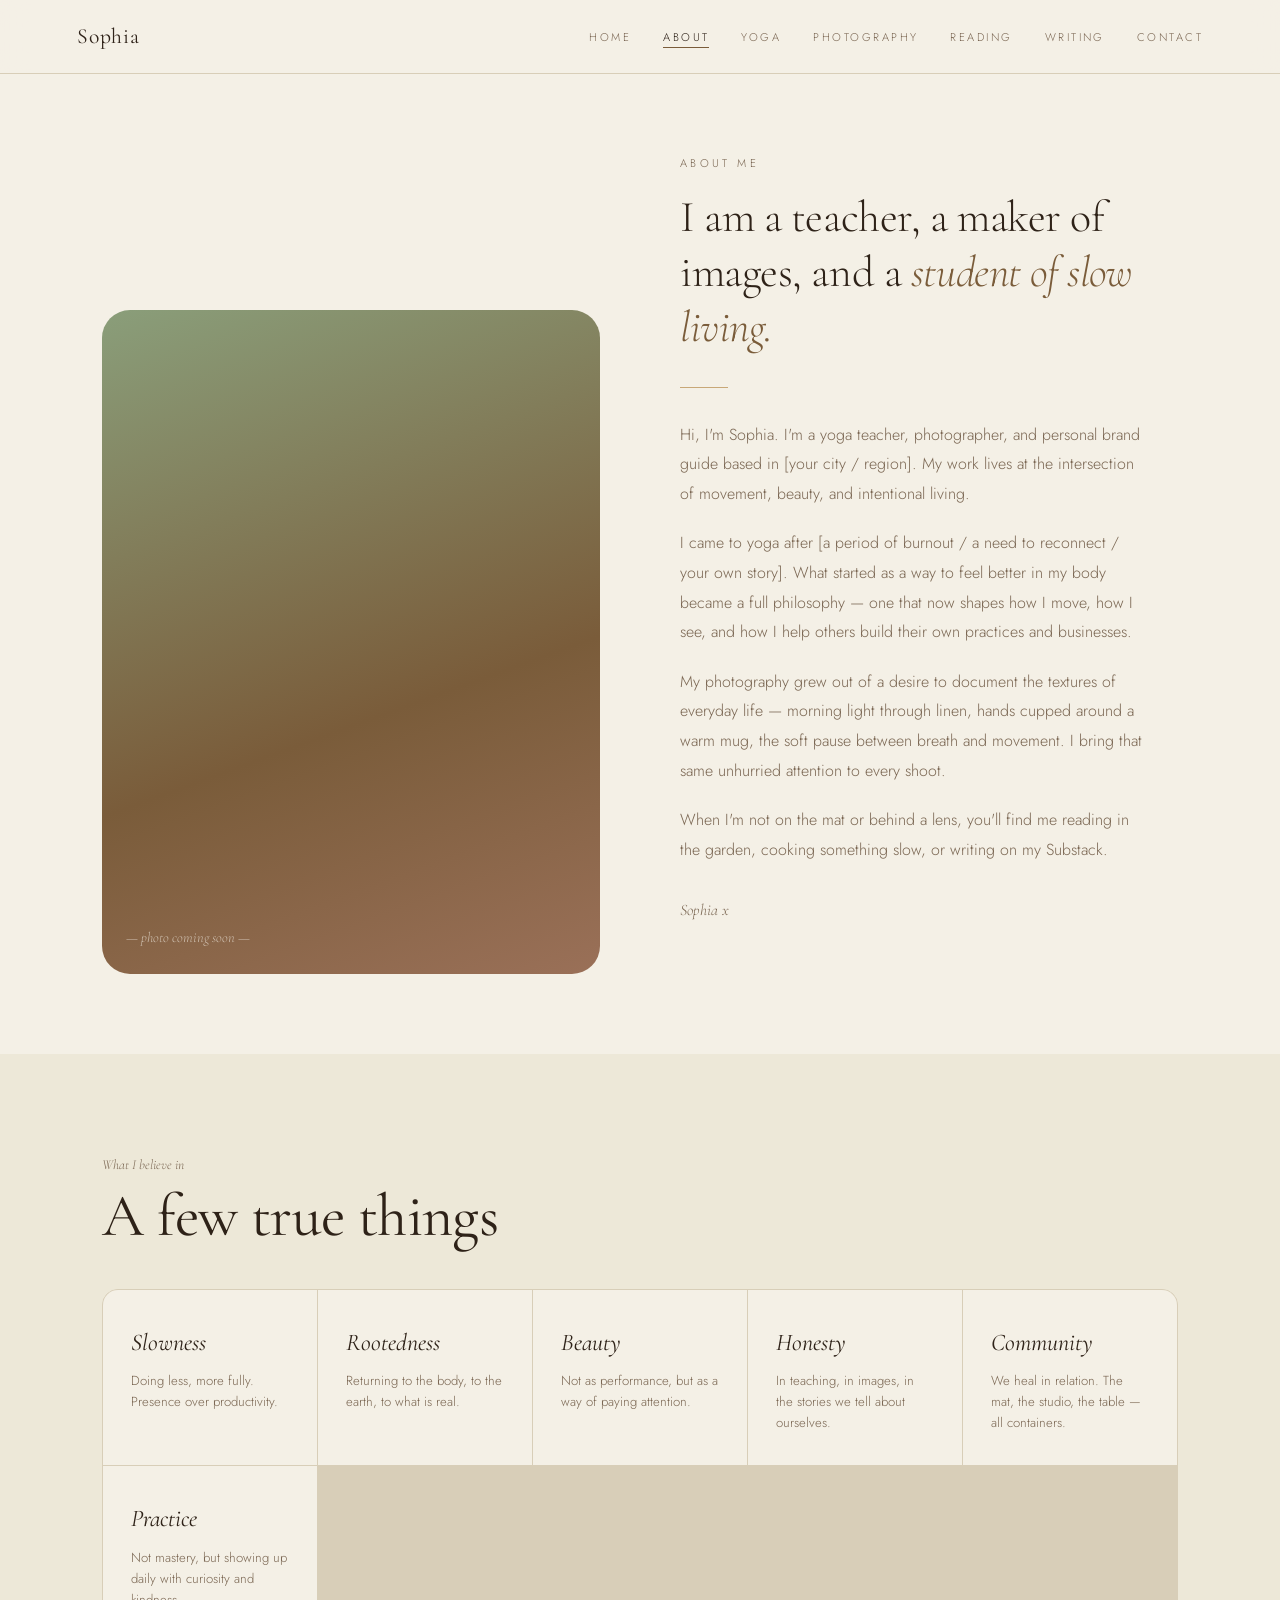
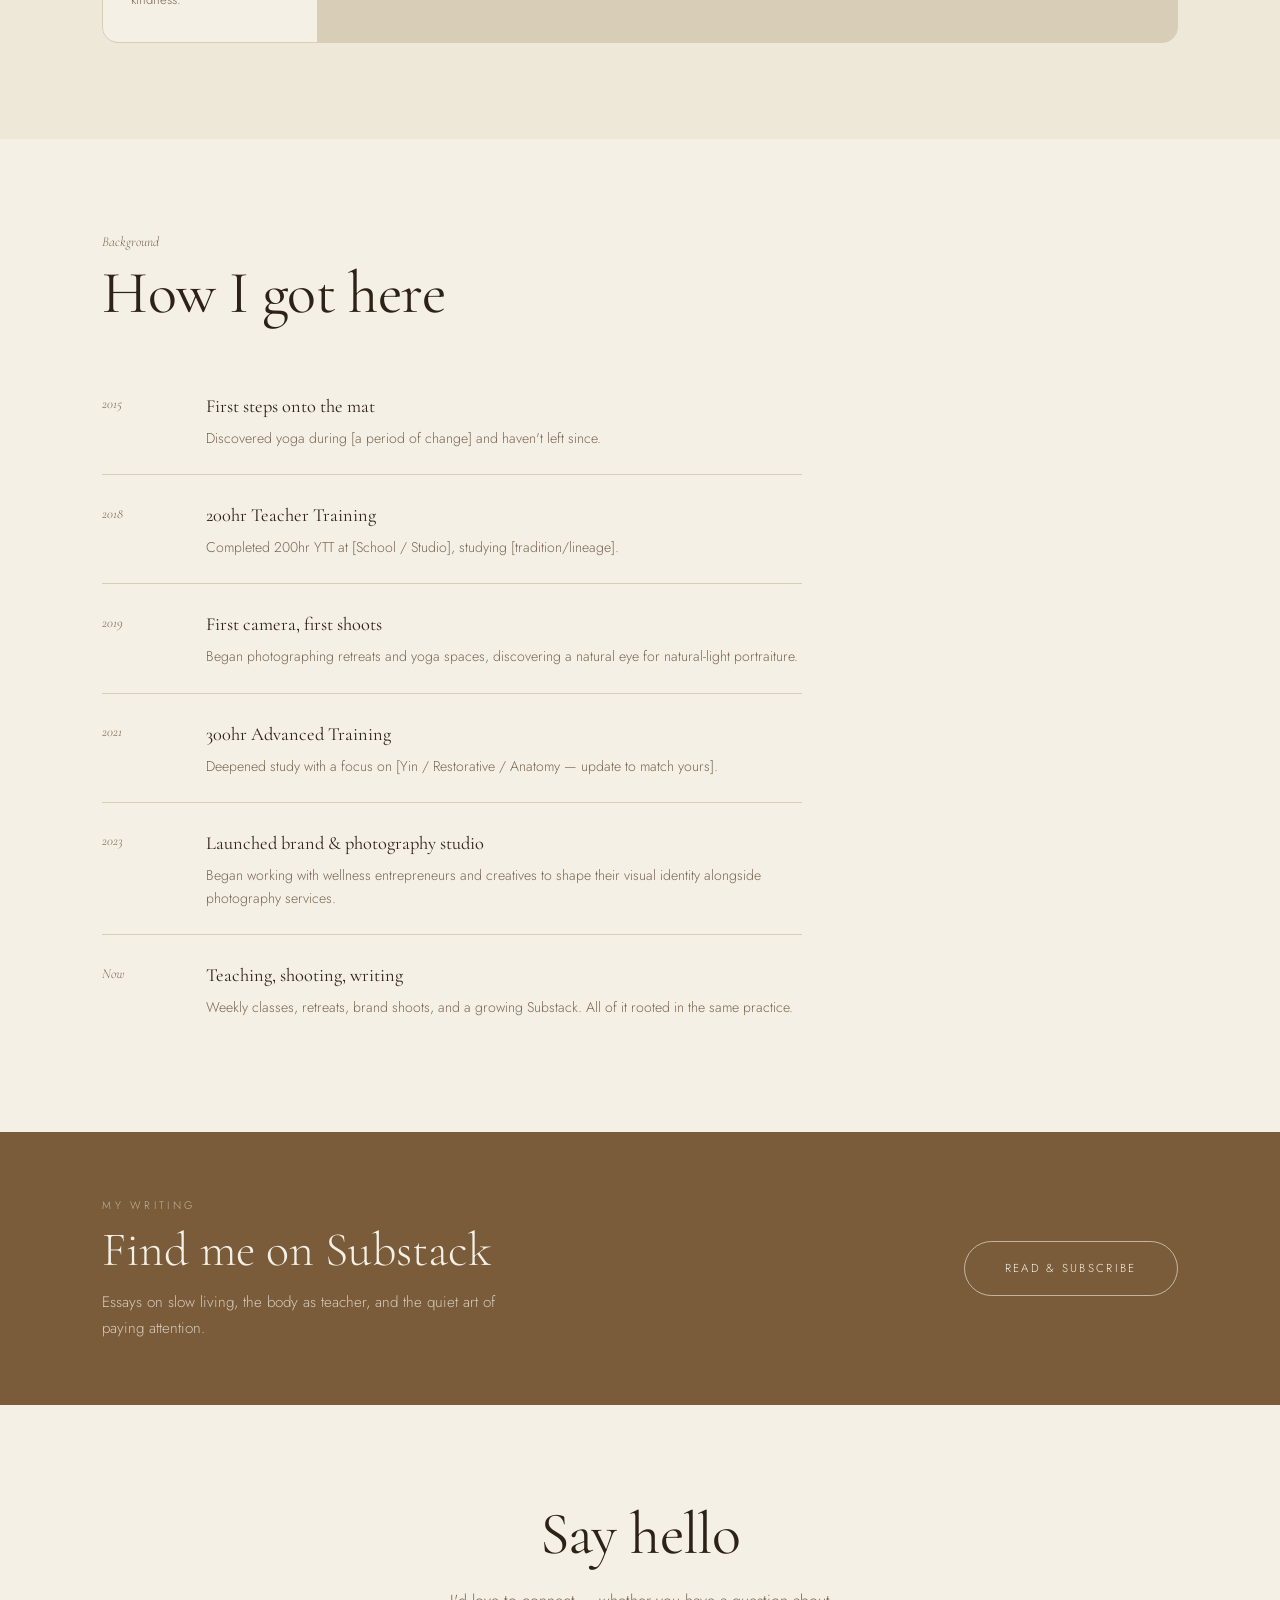
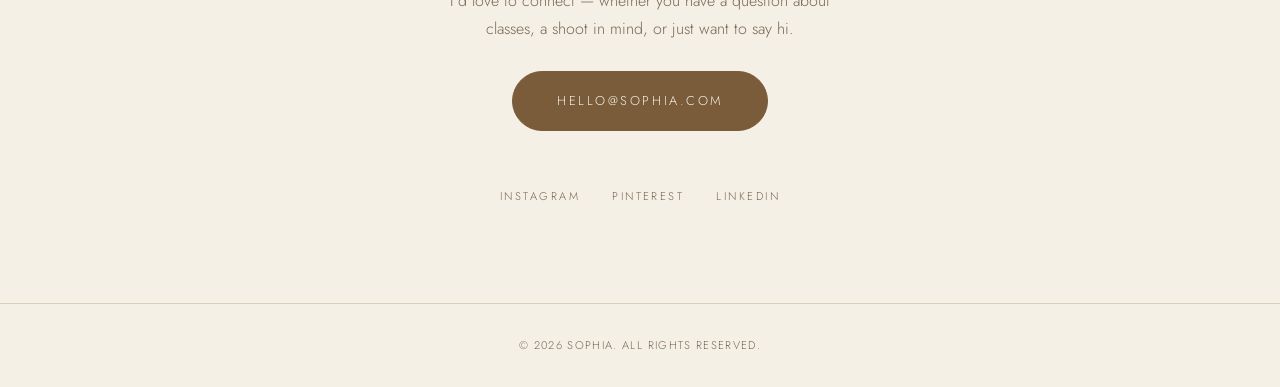
==== about.html @ c872e347 "Rebuild site with earthy palette, multi-page layout, and About page - New earthy neutral palette (ba" ====
<!DOCTYPE html>
<html lang="en">
<head>
  <meta charset="UTF-8" />
  <meta name="viewport" content="width=device-width, initial-scale=1.0" />
  <title>About — Sophia</title>
  <link rel="preconnect" href="https://fonts.googleapis.com" />
  <link rel="preconnect" href="https://fonts.gstatic.com" crossorigin />
  <link href="https://fonts.googleapis.com/css2?family=Cormorant+Garamond:ital,wght@0,300;0,400;0,500;1,300;1,400&family=Jost:wght@300;400;500&display=swap" rel="stylesheet" />
  <link rel="stylesheet" href="style.css" />
  <style>
    /* About-page specific styles */
    .about-hero {
      display: grid;
      grid-template-columns: 1fr 1fr;
      gap: 5rem;
      align-items: end;
      padding: 5rem clamp(1.5rem, 8vw, 7rem) 0;
      max-width: var(--max-w);
      margin: 0 auto;
    }

    .about-hero__image {
      /* ✏️  When you add a real photo, replace this placeholder block */
      aspect-ratio: 3 / 4;
      border-radius: var(--radius-lg);
      background:
        linear-gradient(160deg, var(--clr-sage) 0%, var(--clr-bark) 60%, var(--clr-umber) 100%);
      display: flex;
      align-items: flex-end;
      padding: 1.5rem;
    }

    .about-hero__image-caption {
      font-family: var(--ff-serif);
      font-style: italic;
      font-size: 0.9rem;
      color: rgba(244, 240, 230, 0.65);
    }

    .about-hero__text {
      padding-bottom: 3rem;
    }

    .about-hero__pull {
      font-family: var(--ff-serif);
      font-size: clamp(1.75rem, 4vw, 2.75rem);
      font-weight: 300;
      line-height: 1.25;
      letter-spacing: -0.01em;
      margin-bottom: 2rem;
    }

    .about-hero__pull em {
      font-style: italic;
      color: var(--clr-bark);
    }

    .about-divider {
      width: 48px;
      height: 1px;
      background: var(--clr-tan);
      margin: 2rem 0;
    }

    .about-body p {
      font-size: 1rem;
      line-height: 1.85;
      color: var(--clr-text-muted);
      margin-bottom: 1.25rem;
      max-width: 52ch;
    }

    .about-body p:last-child { margin-bottom: 0; }

    .values-grid {
      display: grid;
      grid-template-columns: repeat(auto-fill, minmax(200px, 1fr));
      gap: 1px;
      background: var(--clr-border);
      border: 1px solid var(--clr-border);
      border-radius: var(--radius-md);
      overflow: hidden;
      margin-top: 2.5rem;
    }

    .value-item {
      background: var(--clr-bg);
      padding: 2rem 1.75rem;
    }

    .value-item__word {
      font-family: var(--ff-serif);
      font-size: 1.5rem;
      font-weight: 400;
      font-style: italic;
      margin-bottom: 0.4rem;
    }

    .value-item__note {
      font-size: 0.82rem;
      color: var(--clr-text-muted);
      line-height: 1.6;
    }

    .timeline {
      margin-top: 2.5rem;
      display: flex;
      flex-direction: column;
      gap: 0;
    }

    .timeline-item {
      display: grid;
      grid-template-columns: 80px 1fr;
      gap: 1.5rem;
      padding: 1.5rem 0;
      border-bottom: 1px solid var(--clr-border);
    }

    .timeline-item:last-child { border-bottom: none; }

    .timeline-item__year {
      font-family: var(--ff-serif);
      font-size: 0.85rem;
      font-style: italic;
      color: var(--clr-text-muted);
      padding-top: 0.15rem;
    }

    .timeline-item__content h4 {
      font-family: var(--ff-serif);
      font-size: 1.15rem;
      font-weight: 400;
      margin-bottom: 0.3rem;
    }

    .timeline-item__content p {
      font-size: 0.88rem;
      color: var(--clr-text-muted);
      line-height: 1.65;
    }

    .signature {
      font-family: var(--ff-serif);
      font-style: italic;
      font-size: 2rem;
      font-weight: 300;
      color: var(--clr-bark);
      margin-top: 2rem;
    }

    @media (max-width: 900px) {
      .about-hero {
        grid-template-columns: 1fr;
        gap: 3rem;
      }
      .about-hero__image { aspect-ratio: 4 / 3; }
      .about-body p { max-width: 100%; }
    }
  </style>
</head>
<body>

  <!-- NAV -->
  <nav class="nav">
    <a href="index.html" class="nav__logo">Sophia</a>
    <ul class="nav__links">
      <li><a href="index.html">Home</a></li>
      <li><a href="about.html" class="active">About</a></li>
      <li><a href="yoga.html">Yoga</a></li>
      <li><a href="photography.html">Photography</a></li>
      <li><a href="index.html#books">Reading</a></li>
      <li><a href="index.html#substack">Writing</a></li>
      <li><a href="index.html#contact">Contact</a></li>
    </ul>
  </nav>

  <!-- ABOUT HERO -->
  <div class="about-hero">
    <div class="about-hero__image">
      <!-- ✏️  REPLACE this div with an <img> tag pointing to your photo:
           <img src="images/sophia-portrait.jpg" alt="Sophia" style="width:100%; height:100%; object-fit:cover; border-radius:var(--radius-lg);" /> -->
      <p class="about-hero__image-caption">— photo coming soon —</p>
    </div>

    <div class="about-hero__text">
      <p class="page-hero__eyebrow" style="margin-bottom:1rem">About me</p>
      <h1 class="about-hero__pull">
        I am a teacher, a maker of images, and a <em>student of slow living.</em>
      </h1>
      <div class="about-divider"></div>

      <!-- ✏️  WRITE YOUR OWN BIO in the paragraphs below. These are placeholder prompts. -->
      <div class="about-body">
        <p>
          Hi, I'm Sophia. I'm a yoga teacher, photographer, and personal brand
          guide based in [your city / region]. My work lives at the intersection
          of movement, beauty, and intentional living.
        </p>
        <p>
          I came to yoga after [a period of burnout / a need to reconnect / your
          own story]. What started as a way to feel better in my body became a
          full philosophy — one that now shapes how I move, how I see, and how I
          help others build their own practices and businesses.
        </p>
        <p>
          My photography grew out of a desire to document the textures of
          everyday life — morning light through linen, hands cupped around a
          warm mug, the soft pause between breath and movement. I bring that
          same unhurried attention to every shoot.
        </p>
        <p>
          When I'm not on the mat or behind a lens, you'll find me reading
          in the garden, cooking something slow, or writing on my Substack.
        </p>
        <p class="signature">Sophia x</p>
      </div>
    </div>
  </div>

  <!-- VALUES -->
  <section class="section--shaded section--full" style="margin-top:5rem">
    <div class="section__inner">
      <span class="section__number">What I believe in</span>
      <h2 class="section__title">A few true things</h2>

      <div class="values-grid">
        <!-- ✏️  UPDATE these values to reflect your own -->
        <div class="value-item">
          <p class="value-item__word">Slowness</p>
          <p class="value-item__note">
            Doing less, more fully. Presence over productivity.
          </p>
        </div>
        <div class="value-item">
          <p class="value-item__word">Rootedness</p>
          <p class="value-item__note">
            Returning to the body, to the earth, to what is real.
          </p>
        </div>
        <div class="value-item">
          <p class="value-item__word">Beauty</p>
          <p class="value-item__note">
            Not as performance, but as a way of paying attention.
          </p>
        </div>
        <div class="value-item">
          <p class="value-item__word">Honesty</p>
          <p class="value-item__note">
            In teaching, in images, in the stories we tell about ourselves.
          </p>
        </div>
        <div class="value-item">
          <p class="value-item__word">Community</p>
          <p class="value-item__note">
            We heal in relation. The mat, the studio, the table — all containers.
          </p>
        </div>
        <div class="value-item">
          <p class="value-item__word">Practice</p>
          <p class="value-item__note">
            Not mastery, but showing up daily with curiosity and kindness.
          </p>
        </div>
      </div>
    </div>
  </section>

  <!-- TIMELINE / BACKGROUND -->
  <section class="section">
    <div style="max-width:700px">
      <span class="section__number">Background</span>
      <h2 class="section__title">How I got here</h2>

      <!-- ✏️  REPLACE these timeline entries with your real qualifications and milestones -->
      <div class="timeline">
        <div class="timeline-item">
          <span class="timeline-item__year">2015</span>
          <div class="timeline-item__content">
            <h4>First steps onto the mat</h4>
            <p>Discovered yoga during [a period of change] and haven't left since.</p>
          </div>
        </div>
        <div class="timeline-item">
          <span class="timeline-item__year">2018</span>
          <div class="timeline-item__content">
            <h4>200hr Teacher Training</h4>
            <p>Completed 200hr YTT at [School / Studio], studying [tradition/lineage].</p>
          </div>
        </div>
        <div class="timeline-item">
          <span class="timeline-item__year">2019</span>
          <div class="timeline-item__content">
            <h4>First camera, first shoots</h4>
            <p>Began photographing retreats and yoga spaces, discovering a natural eye for natural-light portraiture.</p>
          </div>
        </div>
        <div class="timeline-item">
          <span class="timeline-item__year">2021</span>
          <div class="timeline-item__content">
            <h4>300hr Advanced Training</h4>
            <p>Deepened study with a focus on [Yin / Restorative / Anatomy — update to match yours].</p>
          </div>
        </div>
        <div class="timeline-item">
          <span class="timeline-item__year">2023</span>
          <div class="timeline-item__content">
            <h4>Launched brand &amp; photography studio</h4>
            <p>Began working with wellness entrepreneurs and creatives to shape their visual identity alongside photography services.</p>
          </div>
        </div>
        <div class="timeline-item">
          <span class="timeline-item__year">Now</span>
          <div class="timeline-item__content">
            <h4>Teaching, shooting, writing</h4>
            <p>Weekly classes, retreats, brand shoots, and a growing Substack. All of it rooted in the same practice.</p>
          </div>
        </div>
      </div>
    </div>
  </section>

  <!-- SUBSTACK STRIP -->
  <div id="substack">
    <div class="substack-strip">
      <div class="substack-strip__text">
        <p class="substack-strip__eyebrow">my writing</p>
        <h2 class="substack-strip__title">Find me on Substack</h2>
        <p class="substack-strip__body">
          Essays on slow living, the body as teacher, and the quiet art of
          paying attention.
        </p>
      </div>
      <div class="substack-strip__cta">
        <!-- ✏️  REPLACE href with your actual Substack URL -->
        <a href="https://yourname.substack.com" target="_blank" rel="noopener" class="btn--substack">
          Read &amp; Subscribe
        </a>
      </div>
    </div>
  </div>

  <!-- CONTACT CTA -->
  <section>
    <div class="contact-block">
      <h2 class="section__title">Say hello</h2>
      <p class="section__body" style="margin-inline:auto; color:var(--clr-text-muted)">
        I'd love to connect — whether you have a question about classes, a shoot
        in mind, or just want to say hi.
      </p>
      <!-- ✏️  REPLACE with your real email -->
      <a href="mailto:hello@sophia.com" class="btn btn--large btn--filled" style="display:inline-block; margin-bottom:2rem">
        hello@sophia.com
      </a>
      <div class="social-links">
        <a href="#">Instagram</a>
        <a href="#">Pinterest</a>
        <a href="#">LinkedIn</a>
      </div>
    </div>
  </section>

  <footer class="footer">
    <p>&copy; 2026 Sophia. All rights reserved.</p>
  </footer>

</body>
</html>
---- style.css ----
/* ─── TOKENS ─── */
:root {
  --clr-bg:           #f4f0e6;
  --clr-bg-alt:       #ede8d8;
  --clr-bg-dark:      #2e2218;
  --clr-text:         #2e2218;
  --clr-text-muted:   #7a6652;
  --clr-border:       #d8ceb8;

  /* earthy palette */
  --clr-bark:         #7a5c3a;   /* medium brown */
  --clr-tan:          #c8a878;   /* warm tan */
  --clr-sand:         #ddd0b0;   /* light sand */
  --clr-parchment:    #ece4cc;   /* parchment */
  --clr-sage:         #8a9e7a;   /* sage green */
  --clr-moss:         #5a6b4a;   /* deep moss */
  --clr-olive:        #a8a86a;   /* olive */
  --clr-fern:         #6b7c5a;   /* fern */
  --clr-clay:         #b87858;   /* terracotta clay */
  --clr-umber:        #9a7058;   /* warm umber */

  --ff-serif:  'Cormorant Garamond', Georgia, serif;
  --ff-sans:   'Jost', system-ui, sans-serif;

  --radius-sm:  8px;
  --radius-md: 16px;
  --radius-lg: 28px;

  --transition: 0.35s cubic-bezier(0.4, 0, 0.2, 1);

  --max-w: 1300px;
}

/* ─── RESET ─── */
*, *::before, *::after { box-sizing: border-box; margin: 0; padding: 0; }
html { scroll-behavior: smooth; }
body {
  background: var(--clr-bg);
  color: var(--clr-text);
  font-family: var(--ff-sans);
  font-weight: 300;
  line-height: 1.75;
  -webkit-font-smoothing: antialiased;
}
img { display: block; max-width: 100%; }
a { color: inherit; text-decoration: none; }

/* ─── SHARED NAV ─── */
.nav {
  position: sticky;
  top: 0;
  z-index: 100;
  display: flex;
  align-items: center;
  justify-content: space-between;
  padding: 1.1rem clamp(1.5rem, 6vw, 5rem);
  background: rgba(244, 240, 230, 0.88);
  backdrop-filter: blur(14px);
  border-bottom: 1px solid var(--clr-border);
}

.nav__logo {
  font-family: var(--ff-serif);
  font-size: 1.35rem;
  font-weight: 400;
  letter-spacing: 0.04em;
  color: var(--clr-text);
}

.nav__links {
  display: flex;
  gap: 2rem;
  list-style: none;
}

.nav__links a {
  font-size: 0.7rem;
  letter-spacing: 0.22em;
  text-transform: uppercase;
  color: var(--clr-text-muted);
  transition: color var(--transition);
  padding-bottom: 2px;
  border-bottom: 1px solid transparent;
}
.nav__links a:hover,
.nav__links a.active {
  color: var(--clr-text);
  border-bottom-color: var(--clr-bark);
}

/* ─── HERO ─── */
.hero {
  min-height: 100svh;
  display: flex;
  flex-direction: column;
  align-items: center;
  justify-content: center;
  text-align: center;
  padding: 3rem 1.5rem;
  background:
    radial-gradient(ellipse 70% 55% at 15% 85%, rgba(90,107,74,0.15) 0%, transparent 55%),
    radial-gradient(ellipse 55% 45% at 85% 15%, rgba(200,168,120,0.20) 0%, transparent 55%),
    radial-gradient(ellipse 50% 40% at 50% 55%, rgba(184,120,88,0.10) 0%, transparent 65%),
    var(--clr-bg);
  position: relative;
}

.hero__eyebrow {
  font-size: 0.7rem;
  letter-spacing: 0.35em;
  text-transform: uppercase;
  color: var(--clr-text-muted);
  margin-bottom: 1.5rem;
}

.hero__name {
  font-family: var(--ff-serif);
  font-size: clamp(5rem, 18vw, 14rem);
  font-weight: 300;
  line-height: 0.88;
  letter-spacing: -0.02em;
  color: var(--clr-text);
  margin-bottom: 1.75rem;
}

.hero__tagline {
  font-size: clamp(0.75rem, 1.8vw, 0.9rem);
  letter-spacing: 0.25em;
  text-transform: uppercase;
  color: var(--clr-text-muted);
}

.hero__scroll-hint {
  position: absolute;
  bottom: 2rem;
  left: 50%;
  transform: translateX(-50%);
  font-size: 1.2rem;
  color: var(--clr-tan);
  animation: bob 2.8s ease-in-out infinite;
}
@keyframes bob {
  0%, 100% { transform: translateX(-50%) translateY(0); }
  50%       { transform: translateX(-50%) translateY(9px); }
}

/* page hero (inner pages) */
.page-hero {
  padding: 5rem clamp(1.5rem, 8vw, 7rem) 4rem;
  max-width: var(--max-w);
  margin: 0 auto;
  border-bottom: 1px solid var(--clr-border);
}
.page-hero__eyebrow {
  font-size: 0.7rem;
  letter-spacing: 0.3em;
  text-transform: uppercase;
  color: var(--clr-text-muted);
  margin-bottom: 0.75rem;
}
.page-hero__title {
  font-family: var(--ff-serif);
  font-size: clamp(3rem, 9vw, 7rem);
  font-weight: 300;
  line-height: 0.95;
  letter-spacing: -0.02em;
  margin-bottom: 1.5rem;
}
.page-hero__body {
  max-width: 52ch;
  color: var(--clr-text-muted);
  font-size: 1.05rem;
}

/* ─── SHARED SECTION LAYOUT ─── */
.section {
  padding: 5.5rem clamp(1.5rem, 8vw, 7rem);
  max-width: var(--max-w);
  margin: 0 auto;
}

.section--split {
  display: grid;
  grid-template-columns: 1fr 1fr;
  gap: 5rem;
  align-items: center;
}
.section--split-rev {
  direction: rtl;
}
.section--split-rev > * { direction: ltr; }

.section--full {
  padding-block: 6rem;
}

.section--shaded {
  background: var(--clr-bg-alt);
  max-width: 100%;
  padding-inline: clamp(1.5rem, 8vw, 7rem);
}
.section--shaded .section__inner {
  max-width: var(--max-w);
  margin: 0 auto;
}

.section--dark {
  background: var(--clr-bg-dark);
  color: #f4f0e6;
  max-width: 100%;
  padding-inline: clamp(1.5rem, 8vw, 7rem);
}
.section--dark .section__inner {
  max-width: var(--max-w);
  margin: 0 auto;
}
.section--dark .section__number,
.section--dark .section__body { color: #b0a090; }
.section--dark .tag-list li {
  border-color: #5a4a38;
  color: #b0a090;
}
.section--dark .tag-list li:hover {
  background: var(--clr-bark);
  border-color: var(--clr-bark);
  color: #f4f0e6;
}
.section--dark .btn {
  border-color: #f4f0e6;
  color: #f4f0e6;
}
.section--dark .btn:hover {
  background: #f4f0e6;
  color: var(--clr-bg-dark);
}

.section__number {
  display: inline-block;
  font-family: var(--ff-serif);
  font-size: 0.85rem;
  font-style: italic;
  color: var(--clr-text-muted);
  margin-bottom: 0.4rem;
}

.section__title {
  font-family: var(--ff-serif);
  font-size: clamp(2.25rem, 5vw, 3.75rem);
  font-weight: 400;
  line-height: 1.1;
  letter-spacing: -0.01em;
  margin-bottom: 1.25rem;
}

.section__body {
  color: var(--clr-text-muted);
  max-width: 46ch;
  margin-bottom: 1.75rem;
  font-size: 1rem;
}

.section--center {
  text-align: center;
}
.section--center .section__body {
  max-width: 52ch;
  margin-inline: auto;
}

/* ─── MOSAIC ─── */
.mosaic {
  display: grid;
  grid-template-columns: 1fr 1fr;
  gap: 0.65rem;
}

.mosaic--3col {
  grid-template-columns: 1fr 1fr 1fr;
}

.mosaic-card {
  border-radius: var(--radius-md);
  display: flex;
  align-items: flex-end;
  padding: 1rem 1.2rem;
  transition: transform var(--transition), box-shadow var(--transition);
  cursor: default;
  overflow: hidden;
}
.mosaic-card:hover {
  transform: scale(1.025);
  box-shadow: 0 10px 36px rgba(46, 34, 24, 0.12);
}

.mosaic-card__label {
  font-family: var(--ff-serif);
  font-style: italic;
  font-size: 0.8rem;
  color: rgba(46, 34, 24, 0.5);
  letter-spacing: 0.06em;
}

.mc--tall     { grid-row: span 2; min-height: 260px; }
.mc--wide     { grid-column: span 2; min-height: 120px; }
.mc--square   { min-height: 120px; }
.mc--span3    { grid-column: span 3; min-height: 100px; }

/* swatch colours */
.mc--bark       { background: var(--clr-bark);      }
.mc--tan        { background: var(--clr-tan);        }
.mc--sand       { background: var(--clr-sand);       }
.mc--parchment  { background: var(--clr-parchment);  }
.mc--sage       { background: var(--clr-sage);       }
.mc--moss       { background: var(--clr-moss);       }
.mc--olive      { background: var(--clr-olive);      }
.mc--fern       { background: var(--clr-fern);       }
.mc--clay       { background: var(--clr-clay);       }
.mc--umber      { background: var(--clr-umber);      }

.mc--bark .mosaic-card__label,
.mc--moss .mosaic-card__label,
.mc--fern .mosaic-card__label,
.mc--clay .mosaic-card__label,
.mc--umber .mosaic-card__label { color: rgba(244, 240, 230, 0.55); }

/* ─── TAG LIST ─── */
.tag-list {
  display: flex;
  flex-wrap: wrap;
  gap: 0.5rem;
  list-style: none;
  margin-bottom: 2rem;
}

.tag-list li {
  font-size: 0.68rem;
  letter-spacing: 0.15em;
  text-transform: uppercase;
  padding: 0.35rem 0.85rem;
  border: 1px solid var(--clr-border);
  border-radius: 999px;
  color: var(--clr-text-muted);
  transition: background var(--transition), color var(--transition),
              border-color var(--transition);
}
.tag-list li:hover {
  background: var(--clr-tan);
  border-color: var(--clr-tan);
  color: var(--clr-text);
}

/* ─── BUTTON ─── */
.btn {
  display: inline-block;
  font-family: var(--ff-sans);
  font-size: 0.72rem;
  letter-spacing: 0.2em;
  text-transform: uppercase;
  padding: 0.85rem 2rem;
  border: 1.5px solid var(--clr-text);
  border-radius: 999px;
  color: var(--clr-text);
  background: transparent;
  transition: background var(--transition), color var(--transition);
}
.btn:hover {
  background: var(--clr-text);
  color: var(--clr-bg);
}

.btn--filled {
  background: var(--clr-bark);
  border-color: var(--clr-bark);
  color: #f4f0e6;
}
.btn--filled:hover {
  background: var(--clr-text);
  border-color: var(--clr-text);
  color: var(--clr-bg);
}

.btn--large { font-size: 0.8rem; padding: 1.1rem 2.75rem; }

/* ─── BOOK CARDS ─── */
.books-grid {
  display: grid;
  grid-template-columns: repeat(auto-fill, minmax(220px, 1fr));
  gap: 1.5rem;
  margin-top: 3rem;
}

.book-card {
  background: var(--clr-bg);
  border: 1px solid var(--clr-border);
  border-radius: var(--radius-md);
  padding: 1.5rem 1.4rem;
  display: flex;
  flex-direction: column;
  gap: 0.5rem;
  transition: transform var(--transition), box-shadow var(--transition);
}
.book-card:hover {
  transform: translateY(-4px);
  box-shadow: 0 10px 32px rgba(46, 34, 24, 0.09);
}

.book-card__spine {
  width: 36px;
  height: 5px;
  border-radius: 2px;
  margin-bottom: 0.75rem;
}

.book-card__title {
  font-family: var(--ff-serif);
  font-size: 1.2rem;
  font-weight: 400;
  line-height: 1.25;
}

.book-card__author {
  font-size: 0.72rem;
  letter-spacing: 0.12em;
  text-transform: uppercase;
  color: var(--clr-text-muted);
}

.book-card__note {
  font-size: 0.88rem;
  color: var(--clr-text-muted);
  line-height: 1.6;
  margin-top: 0.25rem;
  flex: 1;
}

/* ─── SUBSTACK STRIP ─── */
.substack-strip {
  background: var(--clr-bark);
  color: #f4f0e6;
  padding: 4rem clamp(1.5rem, 8vw, 7rem);
  display: flex;
  align-items: center;
  justify-content: space-between;
  gap: 2rem;
  flex-wrap: wrap;
}

.substack-strip__text { flex: 1; min-width: 260px; }
.substack-strip__eyebrow {
  font-size: 0.68rem;
  letter-spacing: 0.3em;
  text-transform: uppercase;
  color: rgba(244, 240, 230, 0.6);
  margin-bottom: 0.5rem;
}
.substack-strip__title {
  font-family: var(--ff-serif);
  font-size: clamp(1.75rem, 4vw, 3rem);
  font-weight: 300;
  line-height: 1.15;
  margin-bottom: 0.75rem;
}
.substack-strip__body {
  font-size: 0.95rem;
  line-height: 1.7;
  color: rgba(244, 240, 230, 0.75);
  max-width: 44ch;
}

.substack-strip__cta { flex-shrink: 0; }
.btn--substack {
  display: inline-block;
  font-family: var(--ff-sans);
  font-size: 0.72rem;
  letter-spacing: 0.2em;
  text-transform: uppercase;
  padding: 1rem 2.5rem;
  border: 1.5px solid rgba(244, 240, 230, 0.6);
  border-radius: 999px;
  color: #f4f0e6;
  background: transparent;
  transition: background var(--transition), border-color var(--transition),
              color var(--transition);
}
.btn--substack:hover {
  background: #f4f0e6;
  border-color: #f4f0e6;
  color: var(--clr-bark);
}

/* ─── PHILOSOPHY / CARD ROW ─── */
.card-row {
  display: grid;
  grid-template-columns: repeat(auto-fill, minmax(240px, 1fr));
  gap: 1.25rem;
  margin-top: 3rem;
}

.feature-card {
  background: var(--clr-bg-alt);
  border-radius: var(--radius-md);
  padding: 2rem 1.75rem;
  border: 1px solid var(--clr-border);
}

.feature-card__icon {
  font-size: 1.4rem;
  margin-bottom: 1rem;
  opacity: 0.7;
}

.feature-card__title {
  font-family: var(--ff-serif);
  font-size: 1.35rem;
  font-weight: 400;
  margin-bottom: 0.6rem;
}

.feature-card__body {
  font-size: 0.9rem;
  color: var(--clr-text-muted);
  line-height: 1.7;
}

/* ─── CONTACT ─── */
.contact-block {
  text-align: center;
  max-width: 560px;
  margin: 0 auto;
  padding: 6rem 1.5rem;
}

.social-links {
  display: flex;
  justify-content: center;
  gap: 2rem;
  font-size: 0.7rem;
  letter-spacing: 0.22em;
  text-transform: uppercase;
  color: var(--clr-text-muted);
  margin-top: 1.5rem;
}
.social-links a:hover { color: var(--clr-text); }

/* ─── FOOTER ─── */
.footer {
  text-align: center;
  padding: 2rem;
  font-size: 0.7rem;
  letter-spacing: 0.12em;
  text-transform: uppercase;
  color: var(--clr-text-muted);
  border-top: 1px solid var(--clr-border);
}

/* ─── YOGA PAGE ─── */
.schedule-table {
  width: 100%;
  border-collapse: collapse;
  margin-top: 2rem;
  font-size: 0.9rem;
}
.schedule-table th {
  text-align: left;
  font-size: 0.65rem;
  letter-spacing: 0.25em;
  text-transform: uppercase;
  color: var(--clr-text-muted);
  padding: 0.75rem 1rem 0.75rem 0;
  border-bottom: 1px solid var(--clr-border);
}
.schedule-table td {
  padding: 1rem 1rem 1rem 0;
  border-bottom: 1px solid var(--clr-border);
  vertical-align: top;
}
.schedule-table tr:last-child td { border-bottom: none; }
.schedule-table .class-name {
  font-family: var(--ff-serif);
  font-size: 1.1rem;
  font-weight: 400;
}
.schedule-table .class-level {
  display: inline-block;
  font-size: 0.6rem;
  letter-spacing: 0.15em;
  text-transform: uppercase;
  padding: 0.2rem 0.6rem;
  border-radius: 999px;
  background: var(--clr-sand);
  color: var(--clr-text-muted);
  margin-left: 0.5rem;
}

/* ─── PHOTOGRAPHY PAGE ─── */
.gallery-masonry {
  columns: 3;
  column-gap: 0.65rem;
  margin-top: 3rem;
}
.gallery-masonry .mosaic-card {
  display: block;
  width: 100%;
  margin-bottom: 0.65rem;
  break-inside: avoid;
}
.gallery-masonry .mosaic-card:nth-child(3n+1) { min-height: 260px; }
.gallery-masonry .mosaic-card:nth-child(3n+2) { min-height: 180px; }
.gallery-masonry .mosaic-card:nth-child(3n+3) { min-height: 220px; }

/* ─── RESPONSIVE ─── */
@media (max-width: 960px) {
  .section--split {
    grid-template-columns: 1fr;
    gap: 3rem;
  }
  .section--split-rev { direction: ltr; }
  .section__body { max-width: 100%; }

  .gallery-masonry { columns: 2; }
}

@media (max-width: 640px) {
  .nav__links { gap: 1rem; }
  .mosaic { grid-template-columns: 1fr 1fr; }
  .mc--tall  { grid-row: span 1; min-height: 120px; }
  .mc--wide  { grid-column: span 2; min-height: 100px; }
  .mosaic--3col { grid-template-columns: 1fr 1fr; }
  .mc--span3 { grid-column: span 2; }
  .gallery-masonry { columns: 1; }
  .substack-strip { flex-direction: column; }
  .card-row { grid-template-columns: 1fr; }
}
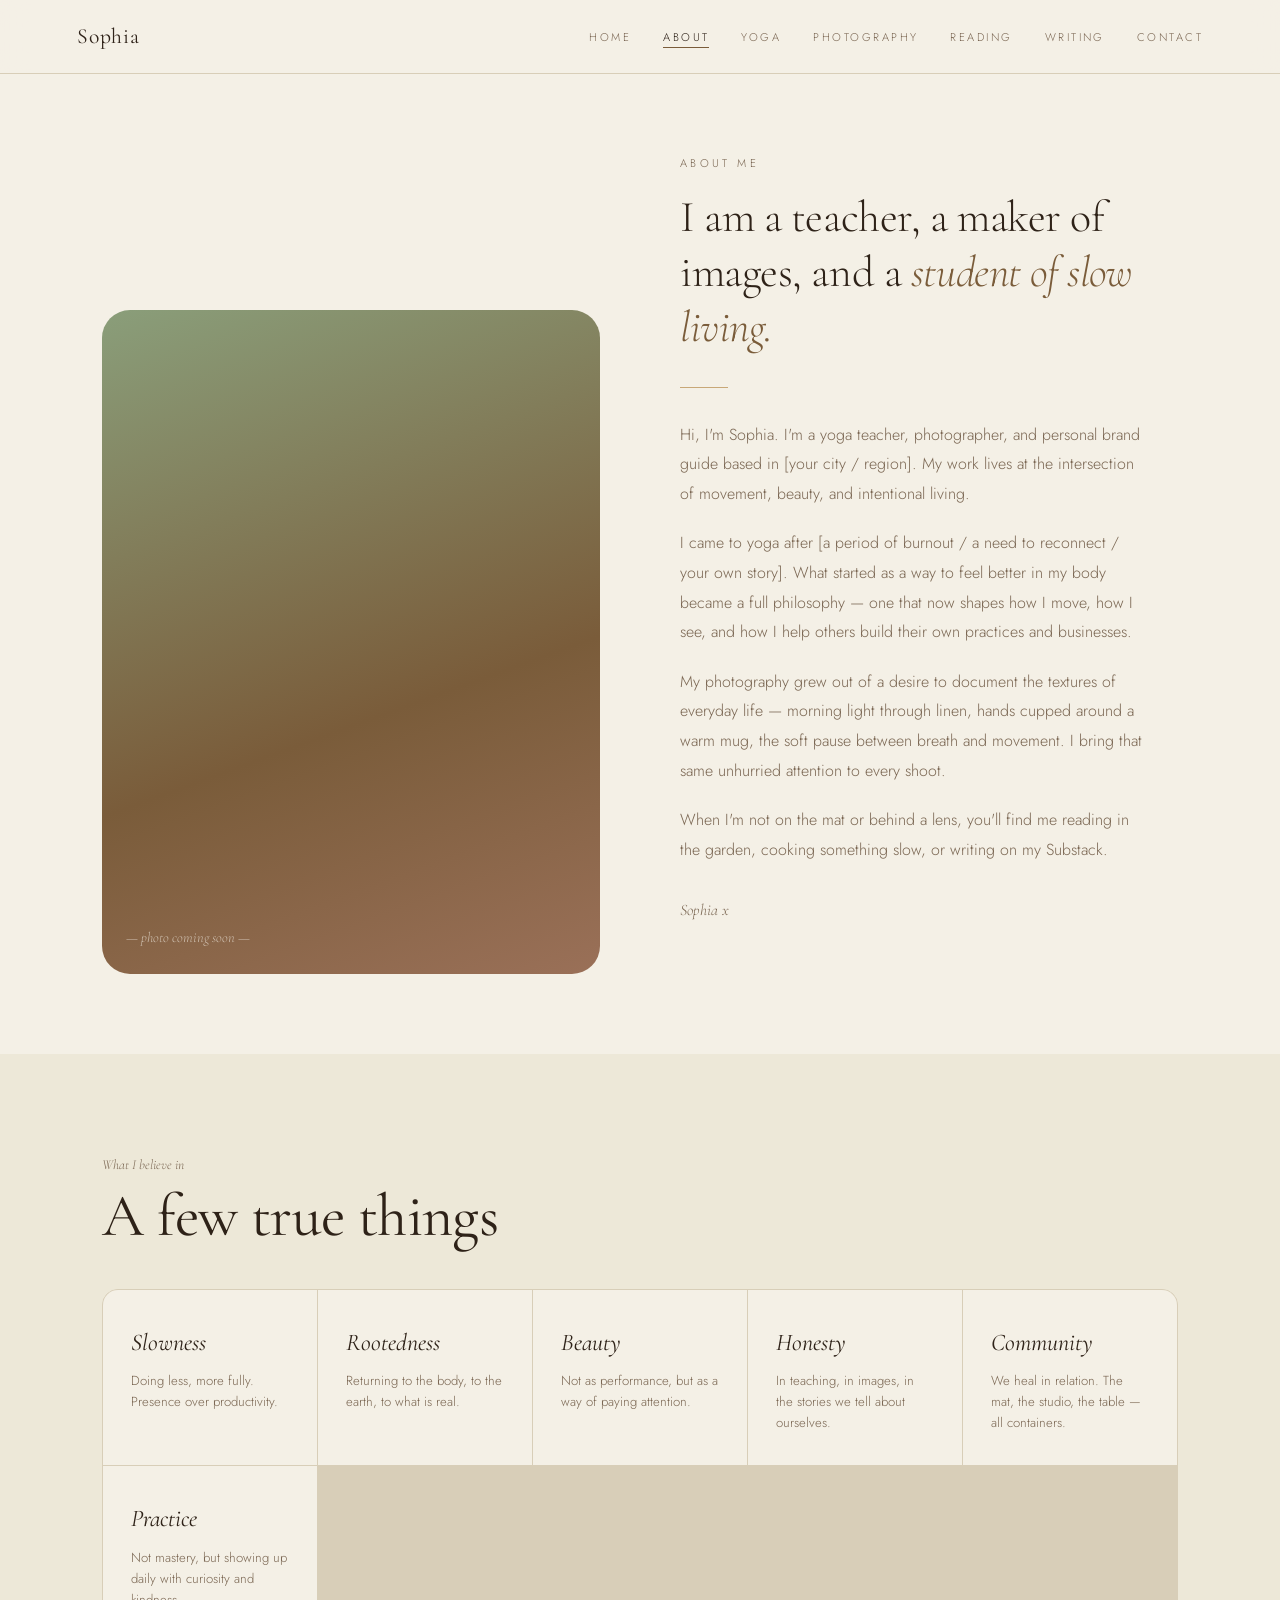
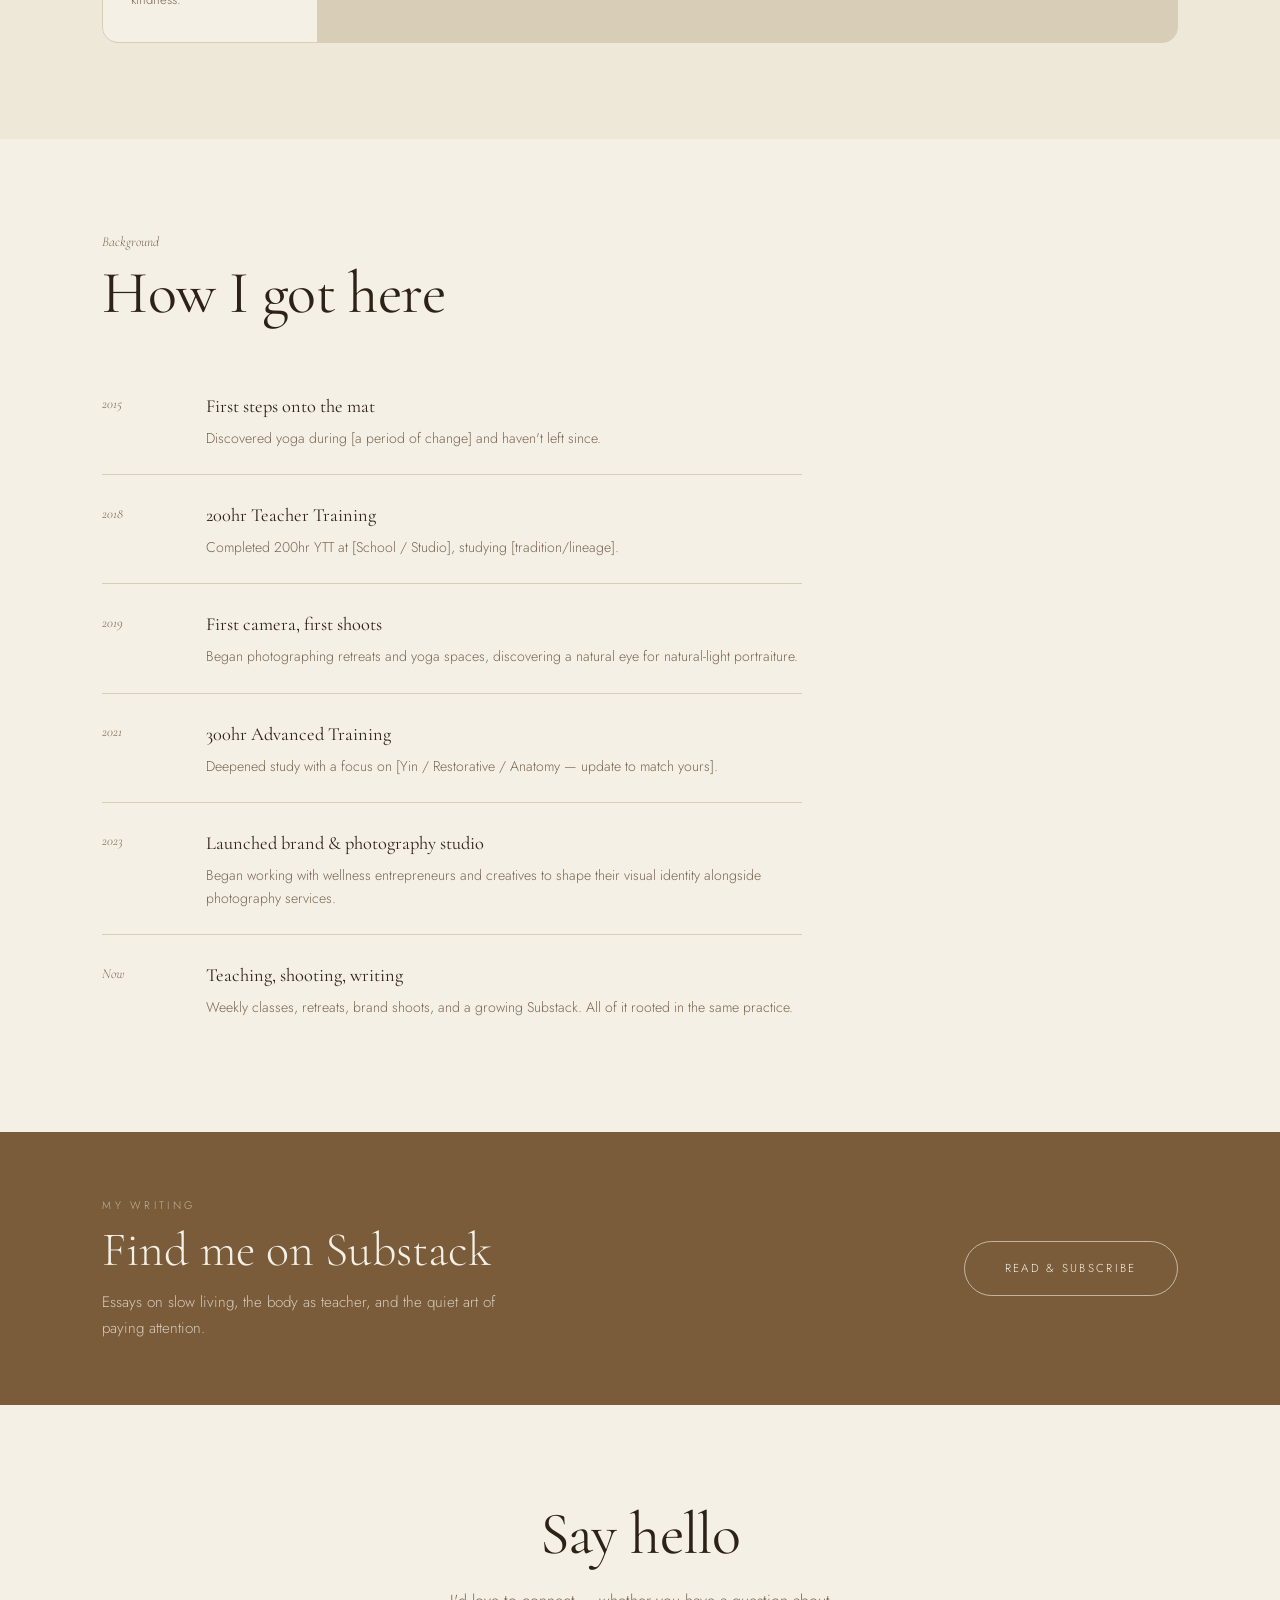
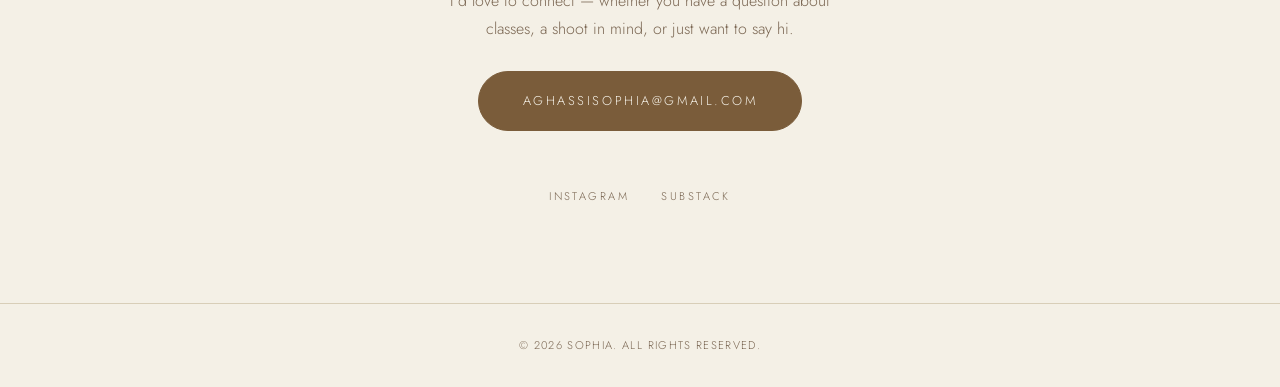
==== commit 0abaa6ec: "Add real contact details, email, Instagram and Substack links across all pages https://claude.ai/cod" ====
--- a/about.html
+++ b/about.html
@@ -333,8 +333,7 @@
         </p>
       </div>
       <div class="substack-strip__cta">
-        <!-- ✏️  REPLACE href with your actual Substack URL -->
-        <a href="https://yourname.substack.com" target="_blank" rel="noopener" class="btn--substack">
+        <a href="https://substack.com/@justagirlllllllllllllll" target="_blank" rel="noopener" class="btn--substack">
           Read &amp; Subscribe
         </a>
       </div>
@@ -349,14 +348,12 @@
         I'd love to connect — whether you have a question about classes, a shoot
         in mind, or just want to say hi.
       </p>
-      <!-- ✏️  REPLACE with your real email -->
-      <a href="mailto:hello@sophia.com" class="btn btn--large btn--filled" style="display:inline-block; margin-bottom:2rem">
-        hello@sophia.com
+      <a href="mailto:aghassisophia@gmail.com" class="btn btn--large btn--filled" style="display:inline-block; margin-bottom:2rem">
+        aghassisophia@gmail.com
       </a>
       <div class="social-links">
-        <a href="#">Instagram</a>
-        <a href="#">Pinterest</a>
-        <a href="#">LinkedIn</a>
+        <a href="https://www.instagram.com/sophiaaghassi/" target="_blank" rel="noopener">Instagram</a>
+        <a href="https://substack.com/@justagirlllllllllllllll" target="_blank" rel="noopener">Substack</a>
       </div>
     </div>
   </section>
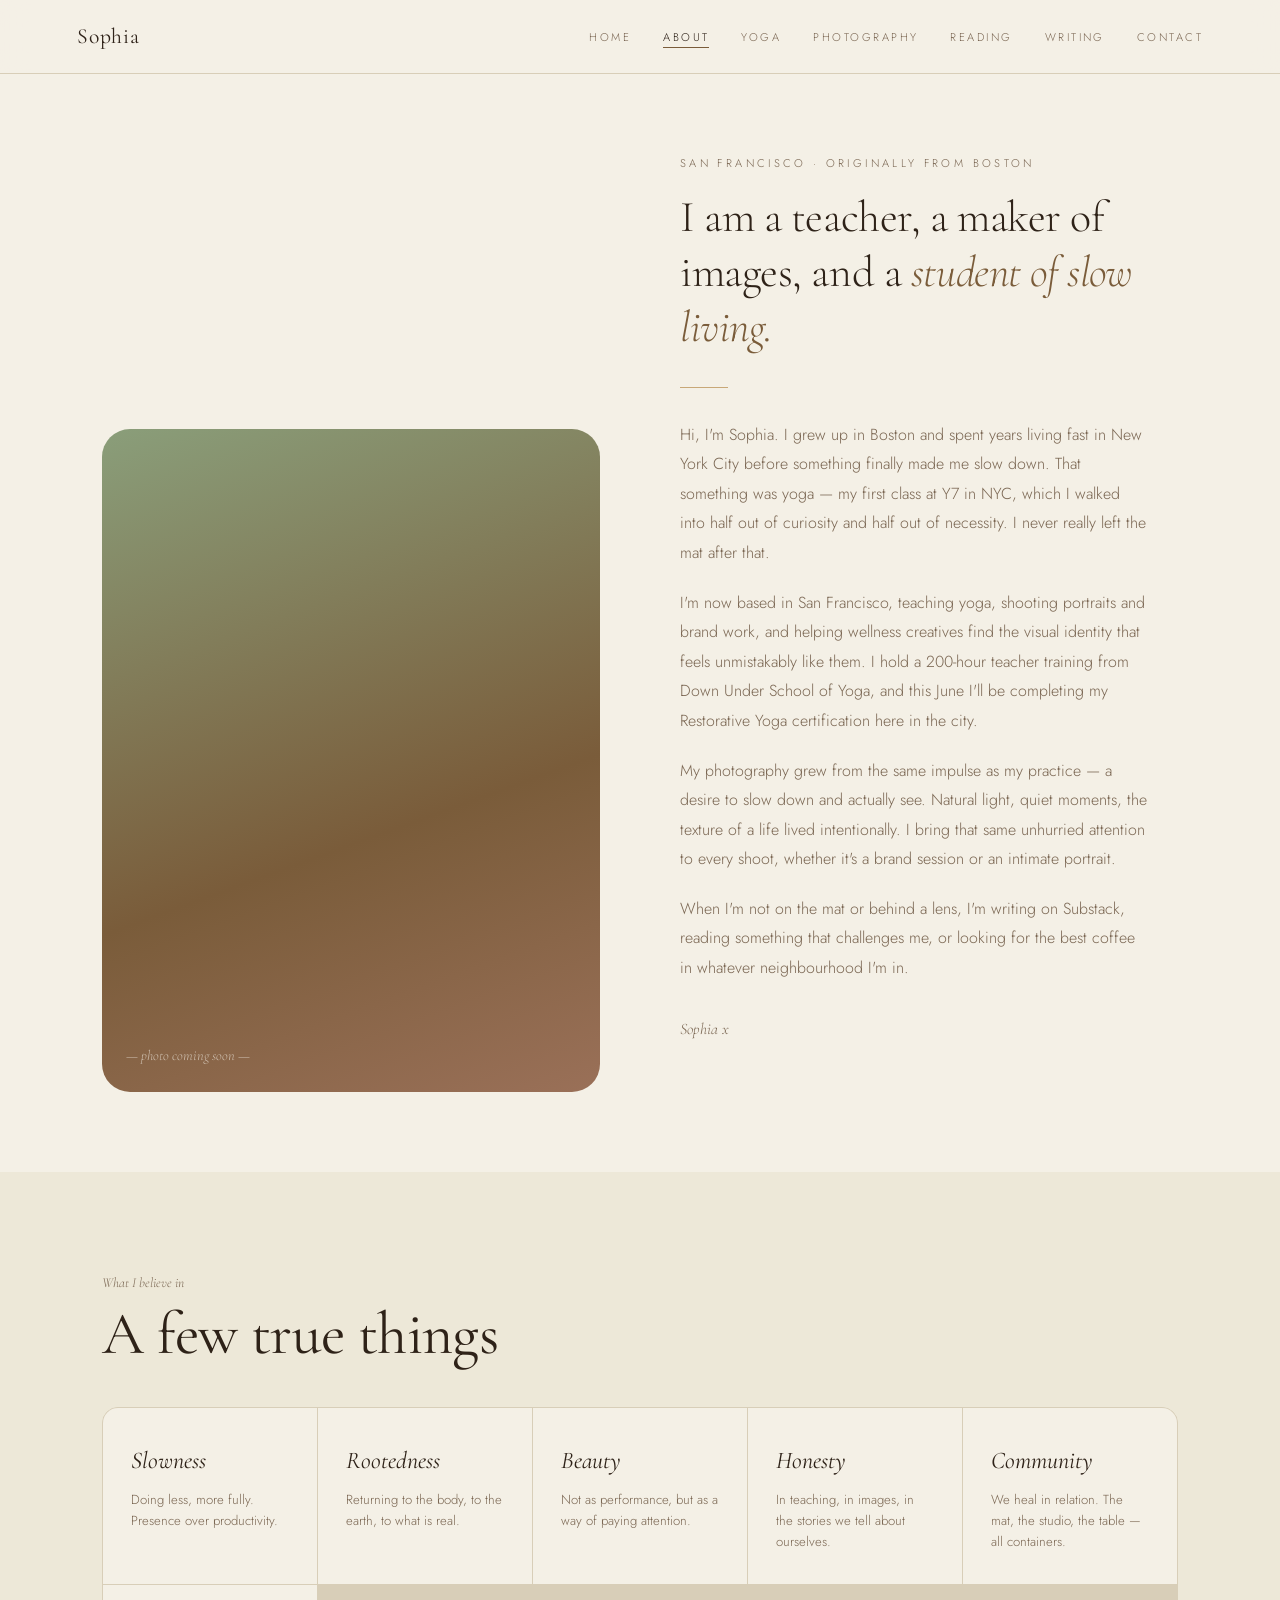
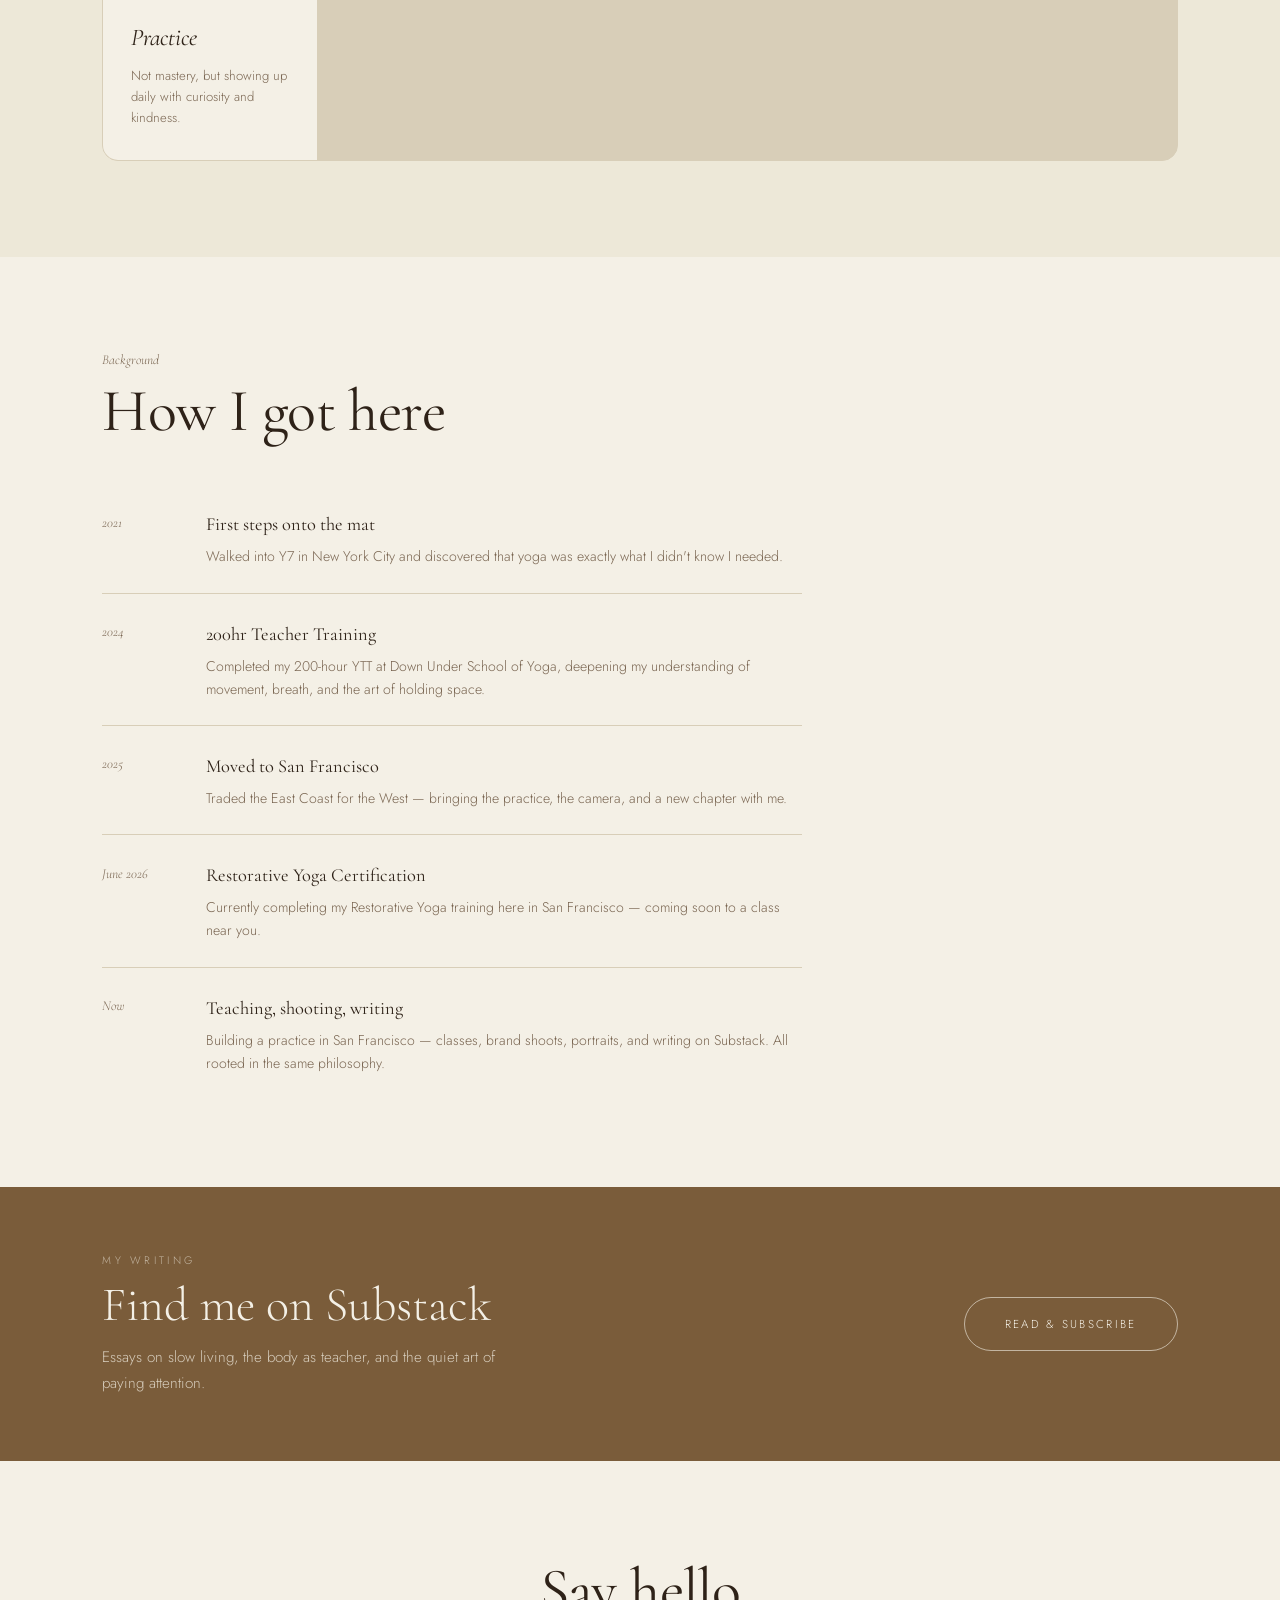
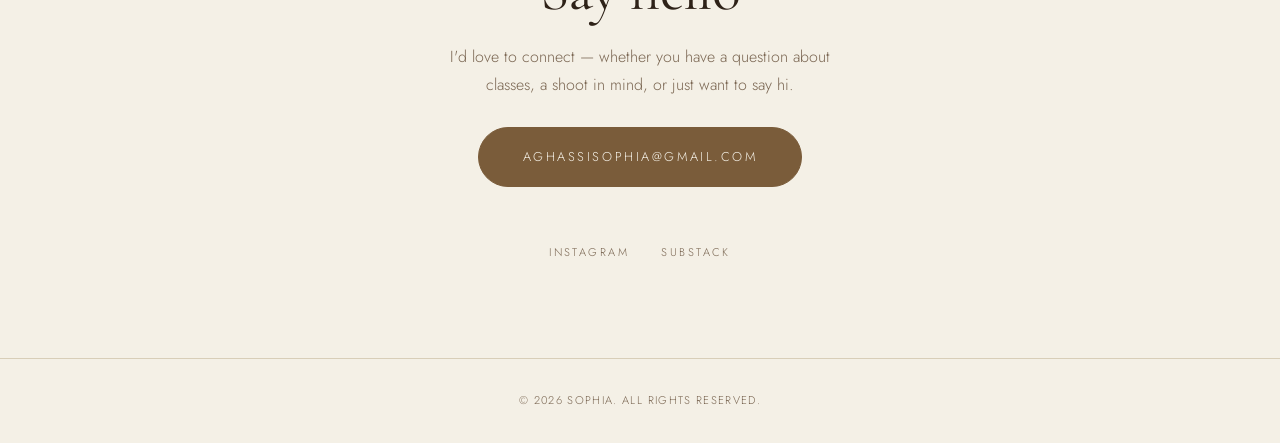
==== commit 45d47269: "Add real bio, location, timeline and yoga schedule coming-soon section https://claude.ai/code/sessio" ====
--- a/about.html
+++ b/about.html
@@ -185,34 +185,36 @@
     </div>
 
     <div class="about-hero__text">
-      <p class="page-hero__eyebrow" style="margin-bottom:1rem">About me</p>
+      <p class="page-hero__eyebrow" style="margin-bottom:1rem">San Francisco · Originally from Boston</p>
       <h1 class="about-hero__pull">
         I am a teacher, a maker of images, and a <em>student of slow living.</em>
       </h1>
       <div class="about-divider"></div>
 
-      <!-- ✏️  WRITE YOUR OWN BIO in the paragraphs below. These are placeholder prompts. -->
       <div class="about-body">
         <p>
-          Hi, I'm Sophia. I'm a yoga teacher, photographer, and personal brand
-          guide based in [your city / region]. My work lives at the intersection
-          of movement, beauty, and intentional living.
+          Hi, I'm Sophia. I grew up in Boston and spent years living fast in
+          New York City before something finally made me slow down. That something
+          was yoga — my first class at Y7 in NYC, which I walked into half out of
+          curiosity and half out of necessity. I never really left the mat after that.
         </p>
         <p>
-          I came to yoga after [a period of burnout / a need to reconnect / your
-          own story]. What started as a way to feel better in my body became a
-          full philosophy — one that now shapes how I move, how I see, and how I
-          help others build their own practices and businesses.
+          I'm now based in San Francisco, teaching yoga, shooting portraits and
+          brand work, and helping wellness creatives find the visual identity that
+          feels unmistakably like them. I hold a 200-hour teacher training from
+          Down Under School of Yoga, and this June I'll be completing my Restorative
+          Yoga certification here in the city.
         </p>
         <p>
-          My photography grew out of a desire to document the textures of
-          everyday life — morning light through linen, hands cupped around a
-          warm mug, the soft pause between breath and movement. I bring that
-          same unhurried attention to every shoot.
+          My photography grew from the same impulse as my practice — a desire to
+          slow down and actually see. Natural light, quiet moments, the texture of
+          a life lived intentionally. I bring that same unhurried attention to
+          every shoot, whether it's a brand session or an intimate portrait.
         </p>
         <p>
-          When I'm not on the mat or behind a lens, you'll find me reading
-          in the garden, cooking something slow, or writing on my Substack.
+          When I'm not on the mat or behind a lens, I'm writing on Substack,
+          reading something that challenges me, or looking for the best coffee
+          in whatever neighbourhood I'm in.
         </p>
         <p class="signature">Sophia x</p>
       </div>
@@ -273,48 +275,40 @@
       <span class="section__number">Background</span>
       <h2 class="section__title">How I got here</h2>
 
-      <!-- ✏️  REPLACE these timeline entries with your real qualifications and milestones -->
       <div class="timeline">
         <div class="timeline-item">
-          <span class="timeline-item__year">2015</span>
+          <span class="timeline-item__year">2021</span>
           <div class="timeline-item__content">
             <h4>First steps onto the mat</h4>
-            <p>Discovered yoga during [a period of change] and haven't left since.</p>
-          </div>
-        </div>
-        <div class="timeline-item">
-          <span class="timeline-item__year">2018</span>
+            <p>Walked into Y7 in New York City and discovered that yoga was exactly what I didn't know I needed.</p>
+          </div>
+        </div>
+        <div class="timeline-item">
+          <span class="timeline-item__year">2024</span>
           <div class="timeline-item__content">
             <h4>200hr Teacher Training</h4>
-            <p>Completed 200hr YTT at [School / Studio], studying [tradition/lineage].</p>
-          </div>
-        </div>
-        <div class="timeline-item">
-          <span class="timeline-item__year">2019</span>
-          <div class="timeline-item__content">
-            <h4>First camera, first shoots</h4>
-            <p>Began photographing retreats and yoga spaces, discovering a natural eye for natural-light portraiture.</p>
-          </div>
-        </div>
-        <div class="timeline-item">
-          <span class="timeline-item__year">2021</span>
-          <div class="timeline-item__content">
-            <h4>300hr Advanced Training</h4>
-            <p>Deepened study with a focus on [Yin / Restorative / Anatomy — update to match yours].</p>
-          </div>
-        </div>
-        <div class="timeline-item">
-          <span class="timeline-item__year">2023</span>
-          <div class="timeline-item__content">
-            <h4>Launched brand &amp; photography studio</h4>
-            <p>Began working with wellness entrepreneurs and creatives to shape their visual identity alongside photography services.</p>
+            <p>Completed my 200-hour YTT at Down Under School of Yoga, deepening my understanding of movement, breath, and the art of holding space.</p>
+          </div>
+        </div>
+        <div class="timeline-item">
+          <span class="timeline-item__year">2025</span>
+          <div class="timeline-item__content">
+            <h4>Moved to San Francisco</h4>
+            <p>Traded the East Coast for the West — bringing the practice, the camera, and a new chapter with me.</p>
+          </div>
+        </div>
+        <div class="timeline-item">
+          <span class="timeline-item__year">June 2026</span>
+          <div class="timeline-item__content">
+            <h4>Restorative Yoga Certification</h4>
+            <p>Currently completing my Restorative Yoga training here in San Francisco — coming soon to a class near you.</p>
           </div>
         </div>
         <div class="timeline-item">
           <span class="timeline-item__year">Now</span>
           <div class="timeline-item__content">
             <h4>Teaching, shooting, writing</h4>
-            <p>Weekly classes, retreats, brand shoots, and a growing Substack. All of it rooted in the same practice.</p>
+            <p>Building a practice in San Francisco — classes, brand shoots, portraits, and writing on Substack. All rooted in the same philosophy.</p>
           </div>
         </div>
       </div>
